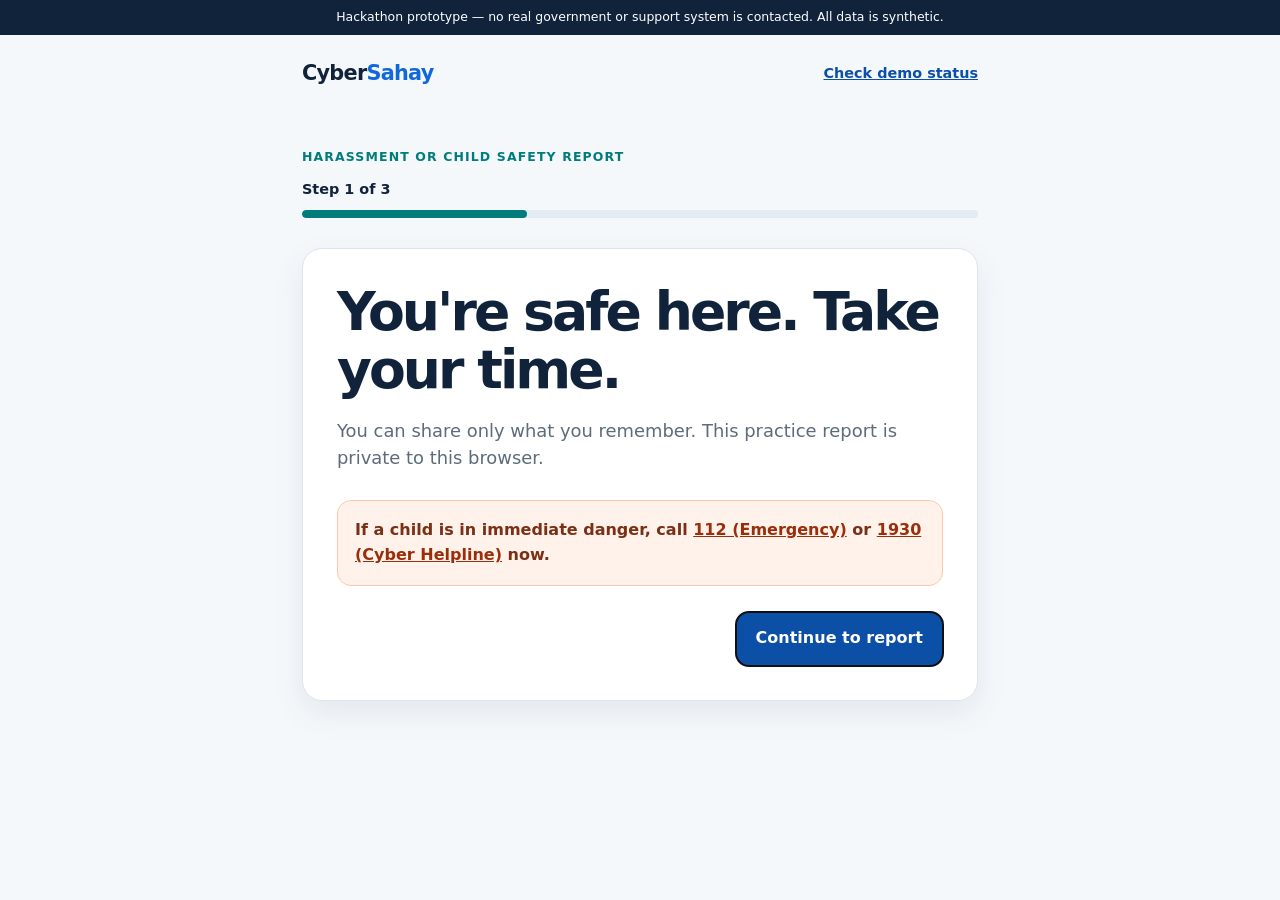
==== report/harassment/index.html @ 9db33206 "Show new complaint types in status tracker" ====
<!doctype html><html lang="en"><head><meta charset="utf-8"><meta name="viewport" content="width=device-width, initial-scale=1"><title>CyberSahay | Report harassment</title><link rel="stylesheet" href="../../style.css"></head><body><div class="prototype-banner">Hackathon prototype — no real government or support system is contacted. All data is synthetic.</div><header class="site-header"><a class="brand" href="../../index.html">Cyber<span>Sahay</span></a><a class="header-link" href="../../status.html">Check demo status</a></header><main data-report-flow="harassment"><p class="eyebrow">Harassment or child safety report</p><div class="progress-label" id="step-count">Step 1 of 3</div><div class="bar" aria-hidden="true"><span id="progress-fill"></span></div><section class="flow-phase card" data-phase><h1>You're safe here. Take your time.</h1><p class="lead">You can share only what you remember. This practice report is private to this browser.</p><aside class="safety-card"><strong>If a child is in immediate danger, call <a href="tel:112">112 (Emergency)</a> or <a href="tel:1930">1930 (Cyber Helpline)</a> now.</strong></aside><div class="form-actions"><span></span><button class="button" type="button" data-next>Continue to report</button></div></section><form id="report-form" class="flow-phase card" data-phase hidden novalidate><section class="form-step"><label for="harassmentKind">What kind of harassment is this?</label><p class="hint">Choose the option that feels closest.</p><select id="harassmentKind" name="harassmentKind" required><option value="">Choose an option</option><option>Online threats</option><option>Harassment/stalking</option><option>Child safety concern</option><option>Other</option></select><div class="form-actions"><button class="button back" type="button" data-back>Back</button><button class="button" type="button" data-next>Next</button></div></section><section class="form-step" hidden><label for="location">Where did this happen?</label><p class="hint">For example, the platform, app, game, or website name.</p><input id="location" name="location" placeholder="Platform or app name" required><div class="form-actions"><button class="button back" type="button" data-back>Back</button><button class="button" type="button" data-next>Next</button></div></section><section class="form-step" hidden><label for="details">Tell us what happened</label><p class="hint">Use your own words. Include what was said or done, if you can.</p><textarea id="details" name="details" required></textarea><div class="form-actions"><button class="button back" type="button" data-back>Back</button><button class="button" type="button" data-next>Continue</button></div></section></form><section class="flow-phase card" data-phase hidden><h1>Verify this report</h1><p class="hint">For this prototype, enter the mock one-time code: <strong>123456</strong>.</p><label for="otp">One-time code</label><input id="otp" inputmode="numeric" autocomplete="one-time-code" maxlength="6" placeholder="123456" required><p class="error" id="otp-error" hidden>Please enter the mock code 123456.</p><div class="form-actions"><button class="button back" type="button" data-back>Back</button><button class="button" type="button" data-submit>Submit mock report</button></div></section></main><script src="../../api/complaints.js"></script><script src="../../script.js"></script></body></html>
---- style.css ----
:root { --ink:#10233b; --muted:#5d6b7b; --canvas:#f5f8fb; --card:#fff; --line:#dce5ef; --blue:#1268d8; --blue-dark:#0b4fa7; --teal:#007d7a; --warning:#bf3c13; --warning-bg:#fff2eb; --success:#097151; --shadow:0 12px 32px rgba(27,54,85,.08); }
* { box-sizing:border-box; }
body { margin:0; color:var(--ink); background:var(--canvas); font:16px/1.55 Inter, ui-sans-serif, system-ui, -apple-system, BlinkMacSystemFont, "Segoe UI", sans-serif; }
a { color:inherit; } button, input, textarea, select { font:inherit; }
.prototype-banner { background:#10233b; color:#fff; text-align:center; padding:9px 18px; font-size:.78rem; line-height:1.35; }
.site-header { max-width:720px; margin:auto; padding:22px 22px 12px; display:flex; justify-content:space-between; align-items:center; }
.brand { font-weight:800; text-decoration:none; letter-spacing:-.035em; font-size:1.3rem; }.brand span { color:var(--blue); }
.header-link { color:var(--blue-dark); font-size:.9rem; font-weight:700; }
main { max-width:720px; margin:0 auto; padding:28px 22px 60px; }
.eyebrow { color:var(--teal); text-transform:uppercase; font-size:.78rem; font-weight:800; letter-spacing:.09em; margin:0 0 12px; }
h1 { font-size:clamp(2rem,7vw,3.35rem); line-height:1.08; letter-spacing:-.055em; margin:0 0 18px; } h2 { letter-spacing:-.035em; line-height:1.16; }
.lead { font-size:1.12rem; color:var(--muted); max-width:570px; margin:0 0 28px; }
.choice-list { display:grid; gap:14px; }.choice { width:100%; text-align:left; background:var(--card); border:1px solid var(--line); border-radius:18px; padding:21px 20px; color:var(--ink); font-size:1.1rem; font-weight:750; box-shadow:var(--shadow); cursor:pointer; transition:.18s; }.choice:hover,.choice:focus-visible { border-color:var(--blue); transform:translateY(-2px); }.choice small { color:var(--muted); font-weight:500; display:block; font-size:.89rem; margin-top:4px; }
.notice { margin-top:18px; background:#eaf5ff; padding:14px 16px; border-radius:12px; color:#25445f; font-size:.92rem; }.hidden { display:none; }
.card { background:var(--card); border:1px solid var(--line); box-shadow:var(--shadow); border-radius:20px; padding:24px; }.button { display:inline-flex; justify-content:center; align-items:center; min-height:54px; padding:12px 20px; border:0; border-radius:13px; text-decoration:none; background:var(--blue); color:#fff; font-weight:800; cursor:pointer; }.button:hover,.button:focus-visible { background:var(--blue-dark); }.button.secondary { background:#e8f1ff; color:var(--blue-dark); }.button.full { width:100%; }.button-row { display:flex; gap:12px; flex-wrap:wrap; margin-top:25px; }
.urgency { background:linear-gradient(155deg,#fff7f1,#fff 58%); }.urgency .card { border-color:#ffc8ae; }.urgent-tag { display:inline-flex; padding:5px 10px; background:var(--warning-bg); color:var(--warning); font-weight:800; font-size:.8rem; border-radius:999px; }.call-button { background:var(--warning); font-size:1.13rem; margin-top:12px; }.call-button:hover,.call-button:focus-visible { background:#97300e; }.golden-hour { color:var(--warning); font-weight:800; }
.progress-label { font-weight:800; font-size:.9rem; margin-bottom:9px; }.bar { height:8px; border-radius:50px; background:#e5ebf2; overflow:hidden; margin-bottom:30px; }.bar span { height:100%; display:block; background:var(--teal); border-radius:inherit; transition:width .2s; }
label { font-weight:750; display:block; font-size:1.35rem; line-height:1.25; margin-bottom:10px; } .hint { color:var(--muted); font-size:.93rem; margin:0 0 18px; } input,textarea,select { width:100%; padding:15px; border:1px solid #b9c7d6; border-radius:12px; color:var(--ink); background:#fff; } input:focus,textarea:focus,select:focus { outline:3px solid #cce4ff; border-color:var(--blue); } textarea { min-height:150px; resize:vertical; }
.form-actions { display:flex; justify-content:space-between; gap:12px; margin-top:26px; }.form-actions .button { min-width:112px; }.back { background:transparent; color:var(--blue-dark); border:1px solid #cbd9e8; }.back:hover { background:#edf5ff; }
.summary { margin:22px 0; padding:0; list-style:none; }.summary li { padding:12px 0; border-bottom:1px solid var(--line); }.summary strong { display:block; font-size:.82rem; text-transform:uppercase; letter-spacing:.06em; color:var(--muted); }.id-box { background:#e9f8f1; color:#075b43; border-radius:14px; padding:18px; font-weight:800; font-size:1.15rem; }.timeline { padding-left:20px; }.timeline li { margin:13px 0; padding-left:7px; }
.status-intro { margin-bottom:24px; }.complaints { display:grid; gap:20px; }.complaint h2 { margin:0; font-size:1.28rem; }.complaint-meta { color:var(--muted); font-size:.9rem; margin:4px 0 20px; }.tracker { display:grid; gap:0; }.stage { position:relative; display:grid; grid-template-columns:30px 1fr; column-gap:12px; padding-bottom:22px; }.stage:last-child { padding-bottom:0; }.stage::before { content:""; position:absolute; left:13px; top:27px; height:calc(100% - 20px); width:3px; background:#dbe3ec; }.stage:last-child::before { display:none; }.dot { height:27px; width:27px; border-radius:50%; display:grid; place-items:center; background:#fff; border:3px solid #b8c4d1; color:transparent; font-size:.8rem; z-index:1; }.stage.done .dot { background:var(--success); border-color:var(--success); color:#fff; }.stage.current .dot { background:#fff; border-color:var(--blue); box-shadow:0 0 0 4px #dcecff; }.stage.current::before,.stage.done::before { background:var(--success); }.stage-title { font-weight:800; }.stage p { color:var(--muted); margin:2px 0 0; font-size:.91rem; }
@media (min-width:620px) { main { padding-top:46px; }.card { padding:34px; }.choice { padding:23px 26px; } }

.safety-card { background:var(--warning-bg); border:1px solid #ffc8ae; border-radius:14px; padding:17px; color:#793015; }.safety-card a { color:#9a2e0a; }.error { color:#a92b0b; font-weight:700; margin:10px 0 0; }
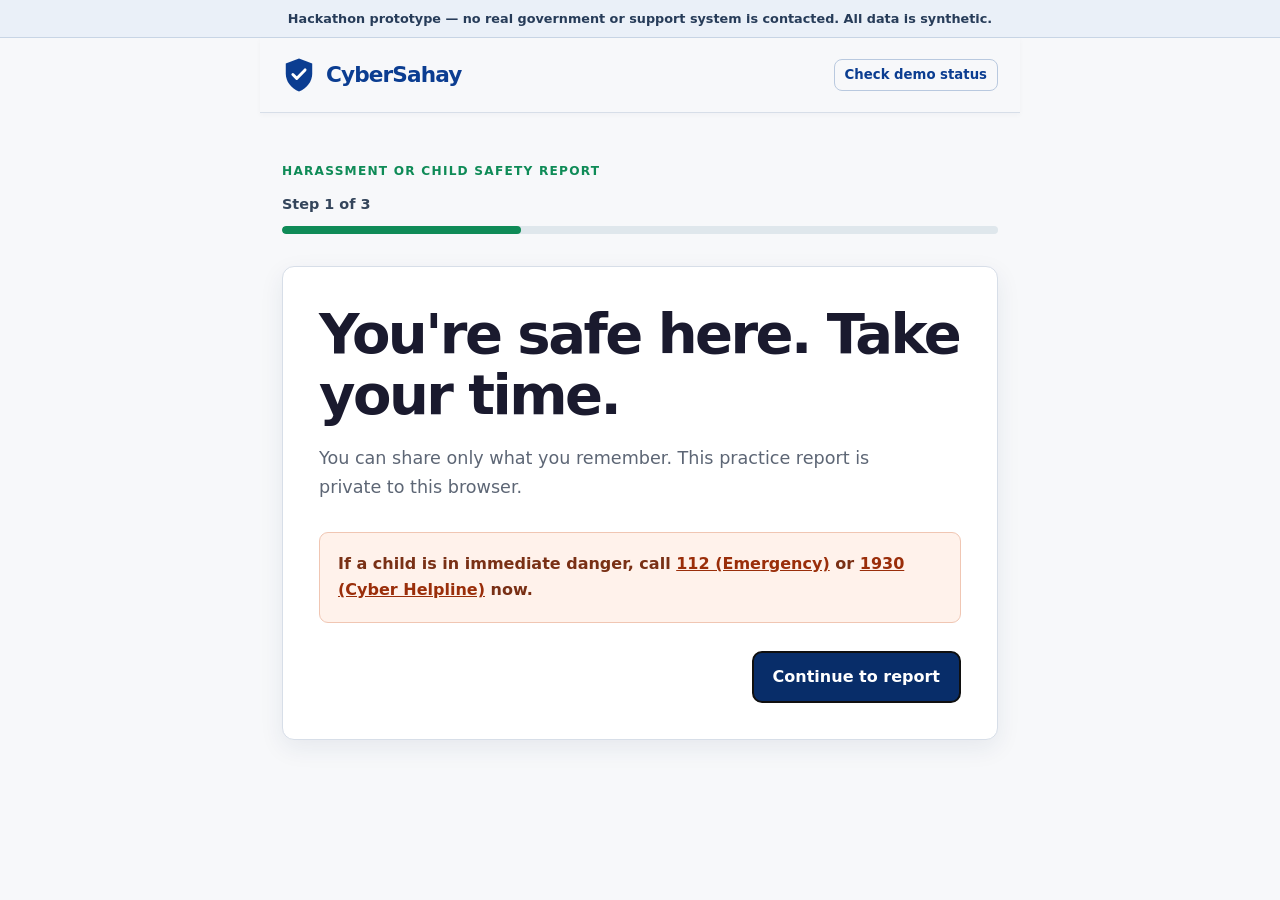
==== commit b610a8ed: "Redesign CyberSahay service interface" ====
--- a/report/harassment/index.html
+++ b/report/harassment/index.html
@@ -1 +1 @@
-<!doctype html><html lang="en"><head><meta charset="utf-8"><meta name="viewport" content="width=device-width, initial-scale=1"><title>CyberSahay | Report harassment</title><link rel="stylesheet" href="../../style.css"></head><body><div class="prototype-banner">Hackathon prototype — no real government or support system is contacted. All data is synthetic.</div><header class="site-header"><a class="brand" href="../../index.html">Cyber<span>Sahay</span></a><a class="header-link" href="../../status.html">Check demo status</a></header><main data-report-flow="harassment"><p class="eyebrow">Harassment or child safety report</p><div class="progress-label" id="step-count">Step 1 of 3</div><div class="bar" aria-hidden="true"><span id="progress-fill"></span></div><section class="flow-phase card" data-phase><h1>You're safe here. Take your time.</h1><p class="lead">You can share only what you remember. This practice report is private to this browser.</p><aside class="safety-card"><strong>If a child is in immediate danger, call <a href="tel:112">112 (Emergency)</a> or <a href="tel:1930">1930 (Cyber Helpline)</a> now.</strong></aside><div class="form-actions"><span></span><button class="button" type="button" data-next>Continue to report</button></div></section><form id="report-form" class="flow-phase card" data-phase hidden novalidate><section class="form-step"><label for="harassmentKind">What kind of harassment is this?</label><p class="hint">Choose the option that feels closest.</p><select id="harassmentKind" name="harassmentKind" required><option value="">Choose an option</option><option>Online threats</option><option>Harassment/stalking</option><option>Child safety concern</option><option>Other</option></select><div class="form-actions"><button class="button back" type="button" data-back>Back</button><button class="button" type="button" data-next>Next</button></div></section><section class="form-step" hidden><label for="location">Where did this happen?</label><p class="hint">For example, the platform, app, game, or website name.</p><input id="location" name="location" placeholder="Platform or app name" required><div class="form-actions"><button class="button back" type="button" data-back>Back</button><button class="button" type="button" data-next>Next</button></div></section><section class="form-step" hidden><label for="details">Tell us what happened</label><p class="hint">Use your own words. Include what was said or done, if you can.</p><textarea id="details" name="details" required></textarea><div class="form-actions"><button class="button back" type="button" data-back>Back</button><button class="button" type="button" data-next>Continue</button></div></section></form><section class="flow-phase card" data-phase hidden><h1>Verify this report</h1><p class="hint">For this prototype, enter the mock one-time code: <strong>123456</strong>.</p><label for="otp">One-time code</label><input id="otp" inputmode="numeric" autocomplete="one-time-code" maxlength="6" placeholder="123456" required><p class="error" id="otp-error" hidden>Please enter the mock code 123456.</p><div class="form-actions"><button class="button back" type="button" data-back>Back</button><button class="button" type="button" data-submit>Submit mock report</button></div></section></main><script src="../../api/complaints.js"></script><script src="../../script.js"></script></body></html>
+<!doctype html><html lang="en"><head><meta charset="utf-8"><meta name="viewport" content="width=device-width, initial-scale=1"><title>CyberSahay | Report harassment</title><link rel="stylesheet" href="../../style.css"></head><body><div class="prototype-banner">Hackathon prototype — no real government or support system is contacted. All data is synthetic.</div><header class="site-header"><a class="brand" href="../../index.html" aria-label="CyberSahay home"><svg class="brand-mark" viewBox="0 0 36 40" aria-hidden="true" focusable="false"><path d="M18 2.5 32 7.8v10.6c0 8.4-5.7 15.9-14 19.1-8.3-3.2-14-10.7-14-19.1V7.8L18 2.5Z" fill="currentColor"/><path d="m11.5 19.5 4.1 4.1 8.8-9" fill="none" stroke="#fff" stroke-linecap="round" stroke-linejoin="round" stroke-width="3.1"/></svg><span class="brand-name">CyberSahay</span></a><a class="header-link" href="../../status.html">Check demo status</a></header><main data-report-flow="harassment"><p class="eyebrow">Harassment or child safety report</p><div class="progress-label" id="step-count">Step 1 of 3</div><div class="bar" aria-hidden="true"><span id="progress-fill"></span></div><section class="flow-phase card" data-phase><h1>You're safe here. Take your time.</h1><p class="lead">You can share only what you remember. This practice report is private to this browser.</p><aside class="safety-card"><strong>If a child is in immediate danger, call <a href="tel:112">112 (Emergency)</a> or <a href="tel:1930">1930 (Cyber Helpline)</a> now.</strong></aside><div class="form-actions"><span></span><button class="button" type="button" data-next>Continue to report</button></div></section><form id="report-form" class="flow-phase card" data-phase hidden novalidate><section class="form-step"><label for="harassmentKind">What kind of harassment is this?</label><p class="hint">Choose the option that feels closest.</p><select id="harassmentKind" name="harassmentKind" required><option value="">Choose an option</option><option>Online threats</option><option>Harassment/stalking</option><option>Child safety concern</option><option>Other</option></select><div class="form-actions"><button class="button back" type="button" data-back>Back</button><button class="button" type="button" data-next>Next</button></div></section><section class="form-step" hidden><label for="location">Where did this happen?</label><p class="hint">For example, the platform, app, game, or website name.</p><input id="location" name="location" placeholder="Platform or app name" required><div class="form-actions"><button class="button back" type="button" data-back>Back</button><button class="button" type="button" data-next>Next</button></div></section><section class="form-step" hidden><label for="details">Tell us what happened</label><p class="hint">Use your own words. Include what was said or done, if you can.</p><textarea id="details" name="details" required></textarea><div class="form-actions"><button class="button back" type="button" data-back>Back</button><button class="button" type="button" data-next>Continue</button></div></section></form><section class="flow-phase card" data-phase hidden><h1>Verify this report</h1><p class="hint">For this prototype, enter the mock one-time code: <strong>123456</strong>.</p><label for="otp">One-time code</label><input id="otp" inputmode="numeric" autocomplete="one-time-code" maxlength="6" placeholder="123456" required><p class="error" id="otp-error" hidden>Please enter the mock code 123456.</p><div class="form-actions"><button class="button back" type="button" data-back>Back</button><button class="button" type="button" data-submit>Submit mock report</button></div></section></main><script src="../../complaints-store.js"></script><script src="../../script.js"></script></body></html>
--- a/style.css
+++ b/style.css
@@ -1,24 +1,138 @@
-:root { --ink:#10233b; --muted:#5d6b7b; --canvas:#f5f8fb; --card:#fff; --line:#dce5ef; --blue:#1268d8; --blue-dark:#0b4fa7; --teal:#007d7a; --warning:#bf3c13; --warning-bg:#fff2eb; --success:#097151; --shadow:0 12px 32px rgba(27,54,85,.08); }
-* { box-sizing:border-box; }
-body { margin:0; color:var(--ink); background:var(--canvas); font:16px/1.55 Inter, ui-sans-serif, system-ui, -apple-system, BlinkMacSystemFont, "Segoe UI", sans-serif; }
-a { color:inherit; } button, input, textarea, select { font:inherit; }
-.prototype-banner { background:#10233b; color:#fff; text-align:center; padding:9px 18px; font-size:.78rem; line-height:1.35; }
-.site-header { max-width:720px; margin:auto; padding:22px 22px 12px; display:flex; justify-content:space-between; align-items:center; }
-.brand { font-weight:800; text-decoration:none; letter-spacing:-.035em; font-size:1.3rem; }.brand span { color:var(--blue); }
-.header-link { color:var(--blue-dark); font-size:.9rem; font-weight:700; }
-main { max-width:720px; margin:0 auto; padding:28px 22px 60px; }
-.eyebrow { color:var(--teal); text-transform:uppercase; font-size:.78rem; font-weight:800; letter-spacing:.09em; margin:0 0 12px; }
-h1 { font-size:clamp(2rem,7vw,3.35rem); line-height:1.08; letter-spacing:-.055em; margin:0 0 18px; } h2 { letter-spacing:-.035em; line-height:1.16; }
-.lead { font-size:1.12rem; color:var(--muted); max-width:570px; margin:0 0 28px; }
-.choice-list { display:grid; gap:14px; }.choice { width:100%; text-align:left; background:var(--card); border:1px solid var(--line); border-radius:18px; padding:21px 20px; color:var(--ink); font-size:1.1rem; font-weight:750; box-shadow:var(--shadow); cursor:pointer; transition:.18s; }.choice:hover,.choice:focus-visible { border-color:var(--blue); transform:translateY(-2px); }.choice small { color:var(--muted); font-weight:500; display:block; font-size:.89rem; margin-top:4px; }
-.notice { margin-top:18px; background:#eaf5ff; padding:14px 16px; border-radius:12px; color:#25445f; font-size:.92rem; }.hidden { display:none; }
-.card { background:var(--card); border:1px solid var(--line); box-shadow:var(--shadow); border-radius:20px; padding:24px; }.button { display:inline-flex; justify-content:center; align-items:center; min-height:54px; padding:12px 20px; border:0; border-radius:13px; text-decoration:none; background:var(--blue); color:#fff; font-weight:800; cursor:pointer; }.button:hover,.button:focus-visible { background:var(--blue-dark); }.button.secondary { background:#e8f1ff; color:var(--blue-dark); }.button.full { width:100%; }.button-row { display:flex; gap:12px; flex-wrap:wrap; margin-top:25px; }
-.urgency { background:linear-gradient(155deg,#fff7f1,#fff 58%); }.urgency .card { border-color:#ffc8ae; }.urgent-tag { display:inline-flex; padding:5px 10px; background:var(--warning-bg); color:var(--warning); font-weight:800; font-size:.8rem; border-radius:999px; }.call-button { background:var(--warning); font-size:1.13rem; margin-top:12px; }.call-button:hover,.call-button:focus-visible { background:#97300e; }.golden-hour { color:var(--warning); font-weight:800; }
-.progress-label { font-weight:800; font-size:.9rem; margin-bottom:9px; }.bar { height:8px; border-radius:50px; background:#e5ebf2; overflow:hidden; margin-bottom:30px; }.bar span { height:100%; display:block; background:var(--teal); border-radius:inherit; transition:width .2s; }
-label { font-weight:750; display:block; font-size:1.35rem; line-height:1.25; margin-bottom:10px; } .hint { color:var(--muted); font-size:.93rem; margin:0 0 18px; } input,textarea,select { width:100%; padding:15px; border:1px solid #b9c7d6; border-radius:12px; color:var(--ink); background:#fff; } input:focus,textarea:focus,select:focus { outline:3px solid #cce4ff; border-color:var(--blue); } textarea { min-height:150px; resize:vertical; }
-.form-actions { display:flex; justify-content:space-between; gap:12px; margin-top:26px; }.form-actions .button { min-width:112px; }.back { background:transparent; color:var(--blue-dark); border:1px solid #cbd9e8; }.back:hover { background:#edf5ff; }
-.summary { margin:22px 0; padding:0; list-style:none; }.summary li { padding:12px 0; border-bottom:1px solid var(--line); }.summary strong { display:block; font-size:.82rem; text-transform:uppercase; letter-spacing:.06em; color:var(--muted); }.id-box { background:#e9f8f1; color:#075b43; border-radius:14px; padding:18px; font-weight:800; font-size:1.15rem; }.timeline { padding-left:20px; }.timeline li { margin:13px 0; padding-left:7px; }
-.status-intro { margin-bottom:24px; }.complaints { display:grid; gap:20px; }.complaint h2 { margin:0; font-size:1.28rem; }.complaint-meta { color:var(--muted); font-size:.9rem; margin:4px 0 20px; }.tracker { display:grid; gap:0; }.stage { position:relative; display:grid; grid-template-columns:30px 1fr; column-gap:12px; padding-bottom:22px; }.stage:last-child { padding-bottom:0; }.stage::before { content:""; position:absolute; left:13px; top:27px; height:calc(100% - 20px); width:3px; background:#dbe3ec; }.stage:last-child::before { display:none; }.dot { height:27px; width:27px; border-radius:50%; display:grid; place-items:center; background:#fff; border:3px solid #b8c4d1; color:transparent; font-size:.8rem; z-index:1; }.stage.done .dot { background:var(--success); border-color:var(--success); color:#fff; }.stage.current .dot { background:#fff; border-color:var(--blue); box-shadow:0 0 0 4px #dcecff; }.stage.current::before,.stage.done::before { background:var(--success); }.stage-title { font-weight:800; }.stage p { color:var(--muted); margin:2px 0 0; font-size:.91rem; }
-@media (min-width:620px) { main { padding-top:46px; }.card { padding:34px; }.choice { padding:23px 26px; } }
+:root {
+  --navy: #0b3d91;
+  --navy-dark: #082d69;
+  --teal: #0f8b57;
+  --teal-dark: #0b7046;
+  --ink: #1a1a2e;
+  --muted: #5d6675;
+  --canvas: #f7f8fa;
+  --card: #ffffff;
+  --line: #d7dee8;
+  --notice-bg: #edf3fc;
+  --warning: #bf3c13;
+  --warning-bg: #fff2eb;
+  --success: #0f8b57;
+  --shadow: 0 8px 24px rgba(20, 45, 84, .08);
+}
 
-.safety-card { background:var(--warning-bg); border:1px solid #ffc8ae; border-radius:14px; padding:17px; color:#793015; }.safety-card a { color:#9a2e0a; }.error { color:#a92b0b; font-weight:700; margin:10px 0 0; }
+* { box-sizing: border-box; }
+body {
+  margin: 0;
+  color: var(--ink);
+  background: var(--canvas);
+  font: 16px/1.65 system-ui, -apple-system, "Segoe UI", Roboto, sans-serif;
+}
+a { color: inherit; }
+button, input, textarea, select { font: inherit; }
+
+.prototype-banner {
+  display: flex;
+  justify-content: center;
+  align-items: center;
+  min-height: 38px;
+  padding: 9px 18px;
+  background: #eaf0f8;
+  border-bottom: 1px solid #c8d5e5;
+  color: #273c59;
+  text-align: center;
+  font-size: .8rem;
+  font-weight: 650;
+  line-height: 1.4;
+}
+.site-header {
+  display: flex;
+  justify-content: space-between;
+  align-items: center;
+  max-width: 760px;
+  margin: auto;
+  padding: 18px 22px;
+  border-bottom: 1px solid var(--line);
+  box-shadow: 0 2px 5px rgba(16, 35, 59, .03);
+}
+.brand {
+  display: inline-flex;
+  align-items: center;
+  gap: 10px;
+  color: var(--navy);
+  font-size: 1.35rem;
+  font-weight: 800;
+  letter-spacing: -.04em;
+  text-decoration: none;
+}
+.brand-mark { width: 34px; height: 38px; flex: 0 0 auto; }
+.brand-name { white-space: nowrap; }
+.header-link {
+  color: var(--navy);
+  border: 1px solid #b9c9df;
+  border-radius: 8px;
+  padding: 7px 10px;
+  font-size: .83rem;
+  font-weight: 750;
+  line-height: 1.25;
+  text-decoration: none;
+}
+.header-link:hover, .header-link:focus-visible { background: var(--notice-bg); border-color: var(--navy); }
+
+main { max-width: 760px; margin: 0 auto; padding: 38px 22px 68px; }
+.eyebrow { color: var(--teal); text-transform: uppercase; font-size: .76rem; font-weight: 800; letter-spacing: .1em; margin: 0 0 12px; }
+h1 { font-size: clamp(2.15rem, 7vw, 3.5rem); line-height: 1.1; letter-spacing: -.045em; margin: 0 0 18px; font-weight: 800; }
+h2 { line-height: 1.2; letter-spacing: -.025em; font-weight: 800; }
+.lead { font-size: 1.1rem; color: var(--muted); max-width: 590px; margin: 0 0 30px; }
+.choice-list { display: grid; gap: 16px; }
+.choice {
+  width: 100%;
+  padding: 24px;
+  background: var(--card);
+  border: 1px solid var(--line);
+  border-radius: 10px;
+  color: var(--ink);
+  box-shadow: var(--shadow);
+  cursor: pointer;
+  font-size: 1.08rem;
+  font-weight: 750;
+  text-align: left;
+  text-decoration: none;
+  transition: border-color .18s ease, box-shadow .18s ease, transform .18s ease;
+}
+.choice:hover, .choice:focus-visible { border-color: var(--navy); box-shadow: 0 10px 28px rgba(20, 45, 84, .13); transform: translateY(-2px); }
+.choice small { display: block; color: var(--muted); font-size: .9rem; font-weight: 500; margin-top: 5px; }
+.notice { margin-top: 20px; padding: 15px 17px; border: 1px solid #cbd8ea; border-radius: 8px; background: var(--notice-bg); color: #294564; font-size: .92rem; }
+.hidden { display: none; }
+.card { padding: 28px; background: var(--card); border: 1px solid var(--line); border-radius: 12px; box-shadow: var(--shadow); }
+.button { display: inline-flex; align-items: center; justify-content: center; min-height: 50px; padding: 12px 20px; border: 1px solid var(--navy); border-radius: 9px; background: var(--navy); color: #fff; cursor: pointer; font-weight: 800; text-decoration: none; transition: background .18s ease, border-color .18s ease; }
+.button:hover, .button:focus-visible { background: var(--navy-dark); border-color: var(--navy-dark); }
+.button.secondary { background: #e9f2ed; border-color: #c6dfd1; color: var(--teal-dark); }
+.button.secondary:hover, .button.secondary:focus-visible { background: #dcefe4; border-color: var(--teal); }
+.button.full { width: 100%; }
+.button-row { display: flex; flex-wrap: wrap; gap: 12px; margin-top: 28px; }
+
+.urgency { background: linear-gradient(155deg, #fff6f0, var(--canvas) 62%); }
+.urgency .card { border-color: #f0c6b3; }
+.urgent-tag { display: inline-flex; padding: 5px 10px; border-radius: 8px; background: var(--warning-bg); color: var(--warning); font-size: .8rem; font-weight: 800; }
+.call-button { margin-top: 12px; background: var(--warning); border-color: var(--warning); font-size: 1.13rem; }
+.call-button:hover, .call-button:focus-visible { background: #97300e; border-color: #97300e; }
+.golden-hour { color: var(--warning); font-weight: 800; }
+
+.progress-label { margin-bottom: 9px; color: #34455b; font-size: .9rem; font-weight: 800; }
+.bar { height: 8px; margin-bottom: 32px; overflow: hidden; border-radius: 8px; background: #dfe7ec; }
+.bar span { display: block; height: 100%; border-radius: inherit; background: var(--teal); transition: width .2s; }
+label { display: block; margin-bottom: 10px; font-size: 1.3rem; font-weight: 800; line-height: 1.3; }
+.hint { margin: 0 0 18px; color: var(--muted); font-size: .93rem; }
+input, textarea, select { width: 100%; padding: 14px 15px; border: 1px solid #aebdce; border-radius: 8px; background: #fff; color: var(--ink); }
+input:focus, textarea:focus, select:focus { outline: 3px solid #cbdcf5; border-color: var(--navy); }
+textarea { min-height: 150px; resize: vertical; }
+.form-actions { display: flex; justify-content: space-between; gap: 12px; margin-top: 28px; }
+.form-actions .button { min-width: 112px; }
+.back { border-color: #b9c9df; background: transparent; color: var(--navy); }
+.back:hover, .back:focus-visible { border-color: var(--navy); background: var(--notice-bg); color: var(--navy-dark); }
+.summary { margin: 24px 0; padding: 0; list-style: none; }
+.summary li { padding: 13px 0; border-bottom: 1px solid var(--line); }
+.summary strong { display: block; color: var(--muted); font-size: .82rem; letter-spacing: .06em; text-transform: uppercase; }
+.id-box { padding: 19px; border: 1px solid #bedcc9; border-radius: 10px; background: #e9f6ee; color: #075b43; font-size: 1.15rem; font-weight: 800; }
+.timeline { padding-left: 22px; }.timeline li { margin: 14px 0; padding-left: 7px; }
+.status-intro { margin-bottom: 26px; }.complaints { display: grid; gap: 22px; }.complaint h2 { margin: 0; font-size: 1.28rem; }.complaint-meta { margin: 4px 0 20px; color: var(--muted); font-size: .9rem; }
+.tracker { display: grid; gap: 0; }.stage { position: relative; display: grid; grid-template-columns: 30px 1fr; column-gap: 12px; padding-bottom: 23px; }.stage:last-child { padding-bottom: 0; }.stage::before { position: absolute; top: 27px; left: 13px; width: 3px; height: calc(100% - 20px); background: #dbe3ec; content: ""; }.stage:last-child::before { display: none; }.dot { display: grid; width: 27px; height: 27px; place-items: center; z-index: 1; border: 3px solid #b8c4d1; border-radius: 50%; background: #fff; color: transparent; font-size: .8rem; }.stage.done .dot { border-color: var(--success); background: var(--success); color: #fff; }.stage.current .dot { border-color: var(--navy); background: #fff; box-shadow: 0 0 0 4px #dbe8fa; }.stage.current::before, .stage.done::before { background: var(--success); }.stage-title { font-weight: 800; }.stage p { margin: 2px 0 0; color: var(--muted); font-size: .91rem; }
+.safety-card { padding: 18px; border: 1px solid #f0c6b3; border-radius: 9px; background: var(--warning-bg); color: #793015; }.safety-card a { color: #9a2e0a; }.error { margin: 10px 0 0; color: #a92b0b; font-weight: 700; }
+
+@media (min-width: 620px) { main { padding-top: 48px; }.card { padding: 36px; }.choice { padding: 25px 28px; } }
+@media (max-width: 430px) { .site-header { padding: 16px; }.site-header::after { top: 73px; }.brand { gap: 8px; font-size: 1.2rem; }.brand-mark { width: 30px; height: 34px; }.header-link { padding: 6px 8px; font-size: .75rem; } main { padding-right: 16px; padding-left: 16px; } }
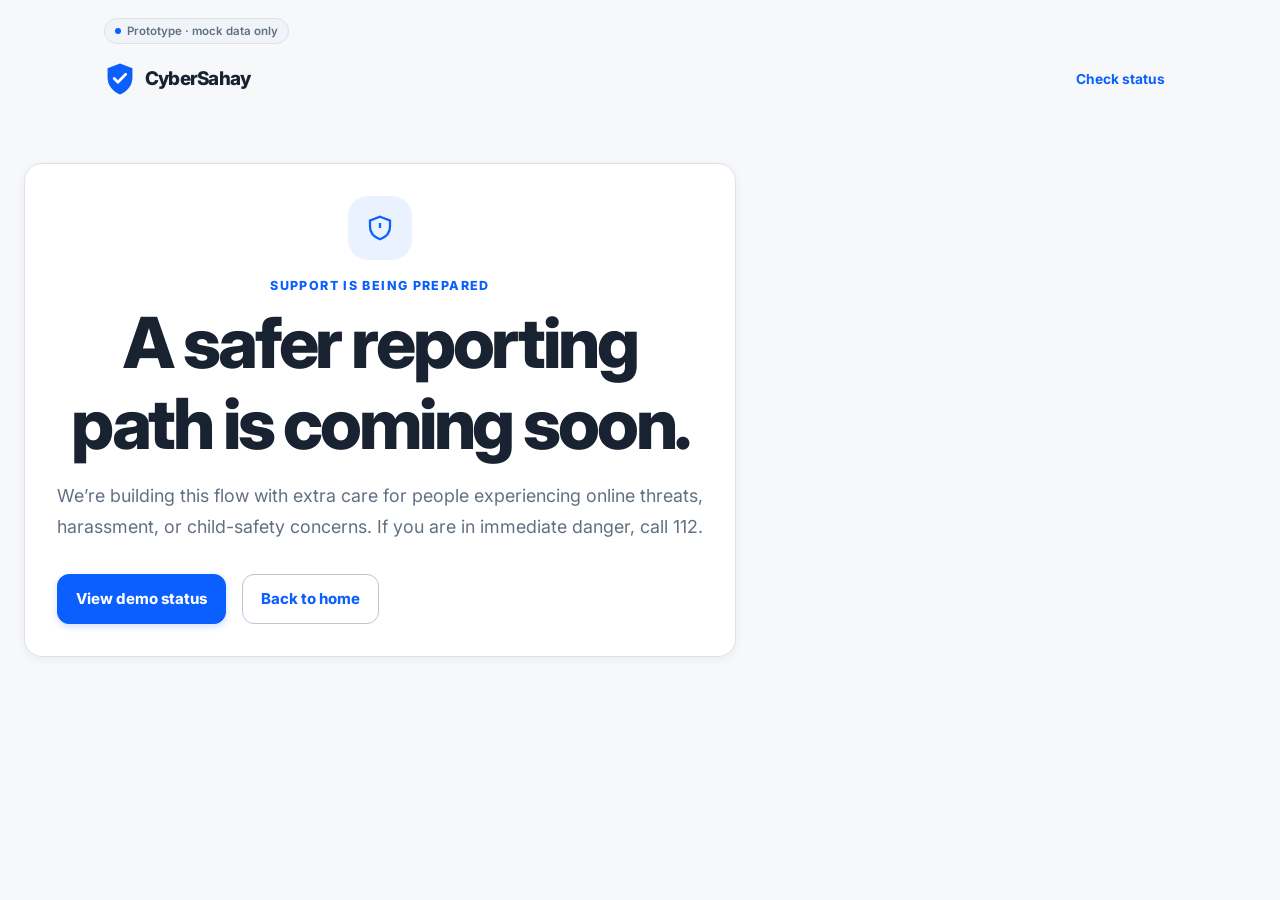
==== commit 0a8704c5: "Redesign CyberSahay prototype interface" ====
--- a/report/harassment/index.html
+++ b/report/harassment/index.html
@@ -1 +1,3 @@
-<!doctype html><html lang="en"><head><meta charset="utf-8"><meta name="viewport" content="width=device-width, initial-scale=1"><title>CyberSahay | Report harassment</title><link rel="stylesheet" href="../../style.css"></head><body><div class="prototype-banner">Hackathon prototype — no real government or support system is contacted. All data is synthetic.</div><header class="site-header"><a class="brand" href="../../index.html" aria-label="CyberSahay home"><svg class="brand-mark" viewBox="0 0 36 40" aria-hidden="true" focusable="false"><path d="M18 2.5 32 7.8v10.6c0 8.4-5.7 15.9-14 19.1-8.3-3.2-14-10.7-14-19.1V7.8L18 2.5Z" fill="currentColor"/><path d="m11.5 19.5 4.1 4.1 8.8-9" fill="none" stroke="#fff" stroke-linecap="round" stroke-linejoin="round" stroke-width="3.1"/></svg><span class="brand-name">CyberSahay</span></a><a class="header-link" href="../../status.html">Check demo status</a></header><main data-report-flow="harassment"><p class="eyebrow">Harassment or child safety report</p><div class="progress-label" id="step-count">Step 1 of 3</div><div class="bar" aria-hidden="true"><span id="progress-fill"></span></div><section class="flow-phase card" data-phase><h1>You're safe here. Take your time.</h1><p class="lead">You can share only what you remember. This practice report is private to this browser.</p><aside class="safety-card"><strong>If a child is in immediate danger, call <a href="tel:112">112 (Emergency)</a> or <a href="tel:1930">1930 (Cyber Helpline)</a> now.</strong></aside><div class="form-actions"><span></span><button class="button" type="button" data-next>Continue to report</button></div></section><form id="report-form" class="flow-phase card" data-phase hidden novalidate><section class="form-step"><label for="harassmentKind">What kind of harassment is this?</label><p class="hint">Choose the option that feels closest.</p><select id="harassmentKind" name="harassmentKind" required><option value="">Choose an option</option><option>Online threats</option><option>Harassment/stalking</option><option>Child safety concern</option><option>Other</option></select><div class="form-actions"><button class="button back" type="button" data-back>Back</button><button class="button" type="button" data-next>Next</button></div></section><section class="form-step" hidden><label for="location">Where did this happen?</label><p class="hint">For example, the platform, app, game, or website name.</p><input id="location" name="location" placeholder="Platform or app name" required><div class="form-actions"><button class="button back" type="button" data-back>Back</button><button class="button" type="button" data-next>Next</button></div></section><section class="form-step" hidden><label for="details">Tell us what happened</label><p class="hint">Use your own words. Include what was said or done, if you can.</p><textarea id="details" name="details" required></textarea><div class="form-actions"><button class="button back" type="button" data-back>Back</button><button class="button" type="button" data-next>Continue</button></div></section></form><section class="flow-phase card" data-phase hidden><h1>Verify this report</h1><p class="hint">For this prototype, enter the mock one-time code: <strong>123456</strong>.</p><label for="otp">One-time code</label><input id="otp" inputmode="numeric" autocomplete="one-time-code" maxlength="6" placeholder="123456" required><p class="error" id="otp-error" hidden>Please enter the mock code 123456.</p><div class="form-actions"><button class="button back" type="button" data-back>Back</button><button class="button" type="button" data-submit>Submit mock report</button></div></section></main><script src="../../complaints-store.js"></script><script src="../../script.js"></script></body></html>
+<!doctype html>
+<html lang="en"><head><meta charset="utf-8"><meta name="viewport" content="width=device-width, initial-scale=1"><title>CyberSahay | Harassment reporting</title><link rel="stylesheet" href="../../style.css"></head>
+<body><div class="page-shell"><div class="topbar"><span class="prototype-badge">Prototype · mock data only</span></div><header class="site-header"><a class="brand" href="../../index.html" aria-label="CyberSahay home"><svg class="brand-mark" viewBox="0 0 36 40" aria-hidden="true"><path d="M18 2.5 32 7.8v10.6c0 8.4-5.7 15.9-14 19.1-8.3-3.2-14-10.7-14-19.1V7.8L18 2.5Z" fill="currentColor"/><path d="m11.5 19.5 4.1 4.1 8.8-9" fill="none" stroke="#fff" stroke-linecap="round" stroke-linejoin="round" stroke-width="3.1"/></svg><span>CyberSahay</span></a><a class="header-link" href="../../status.html">Check status</a></header><main class="content-narrow"><article class="card coming-soon"><div class="coming-soon-icon"><svg viewBox="0 0 24 24" fill="none" stroke="currentColor" stroke-width="1.8" aria-hidden="true"><path d="M12 3 20 6v5c0 5-3.4 8.3-8 10-4.6-1.7-8-5-8-10V6l8-3Z"/><path d="M12 8v4M12 16h.01"/></svg></div><p class="eyebrow">Support is being prepared</p><h1>A safer reporting path is coming soon.</h1><p class="lead">We’re building this flow with extra care for people experiencing online threats, harassment, or child-safety concerns. If you are in immediate danger, call 112.</p><div class="button-row"><a class="button" href="../../status.html">View demo status</a><a class="button back" href="../../index.html">Back to home</a></div></article></main></div></body></html>
--- a/style.css
+++ b/style.css
@@ -1,138 +1,76 @@
+@import url('https://fonts.googleapis.com/css2?family=Inter:wght@400;500;600;700;800&display=swap');
+
 :root {
-  --navy: #0b3d91;
-  --navy-dark: #082d69;
-  --teal: #0f8b57;
-  --teal-dark: #0b7046;
-  --ink: #1a1a2e;
-  --muted: #5d6675;
+  --primary: #0b5fff;
+  --primary-dark: #084bc9;
+  --primary-soft: #eaf1ff;
+  --accent: #dc2626;
+  --accent-dark: #b91c1c;
+  --accent-soft: #fff1f1;
+  --success: #16835d;
+  --success-soft: #eaf8f1;
   --canvas: #f7f8fa;
-  --card: #ffffff;
-  --line: #d7dee8;
-  --notice-bg: #edf3fc;
-  --warning: #bf3c13;
-  --warning-bg: #fff2eb;
-  --success: #0f8b57;
-  --shadow: 0 8px 24px rgba(20, 45, 84, .08);
+  --surface: #ffffff;
+  --ink: #182230;
+  --muted: #627083;
+  --line: #dbe2ea;
+  --line-strong: #b9c5d3;
+  --space-1: 8px; --space-2: 16px; --space-3: 24px; --space-4: 32px; --space-5: 48px;
+  --radius-sm: 12px; --radius: 18px; --radius-lg: 24px;
+  --shadow-sm: 0 2px 8px rgba(24, 34, 48, .06);
+  --shadow: 0 12px 30px rgba(24, 34, 48, .09);
+  --transition: 200ms ease;
 }
 
 * { box-sizing: border-box; }
-body {
-  margin: 0;
-  color: var(--ink);
-  background: var(--canvas);
-  font: 16px/1.65 system-ui, -apple-system, "Segoe UI", Roboto, sans-serif;
-}
-a { color: inherit; }
-button, input, textarea, select { font: inherit; }
+html { background: var(--canvas); }
+body { margin: 0; color: var(--ink); background: var(--canvas); font: 400 16px/1.6 Inter, Arial, sans-serif; }
+a { color: inherit; } button, input, textarea, select { font: inherit; }
+button, a { -webkit-tap-highlight-color: transparent; }
 
-.prototype-banner {
-  display: flex;
-  justify-content: center;
-  align-items: center;
-  min-height: 38px;
-  padding: 9px 18px;
-  background: #eaf0f8;
-  border-bottom: 1px solid #c8d5e5;
-  color: #273c59;
-  text-align: center;
-  font-size: .8rem;
-  font-weight: 650;
-  line-height: 1.4;
-}
-.site-header {
-  display: flex;
-  justify-content: space-between;
-  align-items: center;
-  max-width: 760px;
-  margin: auto;
-  padding: 18px 22px;
-  border-bottom: 1px solid var(--line);
-  box-shadow: 0 2px 5px rgba(16, 35, 59, .03);
-}
-.brand {
-  display: inline-flex;
-  align-items: center;
-  gap: 10px;
-  color: var(--navy);
-  font-size: 1.35rem;
-  font-weight: 800;
-  letter-spacing: -.04em;
-  text-decoration: none;
-}
-.brand-mark { width: 34px; height: 38px; flex: 0 0 auto; }
-.brand-name { white-space: nowrap; }
-.header-link {
-  color: var(--navy);
-  border: 1px solid #b9c9df;
-  border-radius: 8px;
-  padding: 7px 10px;
-  font-size: .83rem;
-  font-weight: 750;
-  line-height: 1.25;
-  text-decoration: none;
-}
-.header-link:hover, .header-link:focus-visible { background: var(--notice-bg); border-color: var(--navy); }
+.page-shell { min-height: 100vh; }
+.topbar { max-width: 1120px; margin: 0 auto; padding: var(--space-2) var(--space-2) 0; }
+.prototype-badge { display: inline-flex; align-items: center; gap: 6px; padding: 5px 10px; border: 1px solid var(--line); border-radius: 999px; background: #f0f3f7; color: var(--muted); font-size: .72rem; font-weight: 600; line-height: 1.3; }
+.prototype-badge::before { width: 6px; height: 6px; border-radius: 50%; background: var(--primary); content: ""; }
+.site-header { display: flex; align-items: center; justify-content: space-between; max-width: 1120px; margin: 0 auto; padding: var(--space-2); }
+.brand { display: inline-flex; align-items: center; gap: 9px; color: var(--ink); font-size: 1.18rem; font-weight: 800; letter-spacing: -.04em; text-decoration: none; }
+.brand-mark { width: 32px; height: 36px; color: var(--primary); }
+.header-link { padding: 8px 11px; border-radius: 9px; color: var(--primary); font-size: .78rem; font-weight: 700; text-decoration: none; transition: background var(--transition), color var(--transition); }
+.header-link:hover, .header-link:focus-visible { background: var(--primary-soft); color: var(--primary-dark); }
 
-main { max-width: 760px; margin: 0 auto; padding: 38px 22px 68px; }
-.eyebrow { color: var(--teal); text-transform: uppercase; font-size: .76rem; font-weight: 800; letter-spacing: .1em; margin: 0 0 12px; }
-h1 { font-size: clamp(2.15rem, 7vw, 3.5rem); line-height: 1.1; letter-spacing: -.045em; margin: 0 0 18px; font-weight: 800; }
-h2 { line-height: 1.2; letter-spacing: -.025em; font-weight: 800; }
-.lead { font-size: 1.1rem; color: var(--muted); max-width: 590px; margin: 0 0 30px; }
-.choice-list { display: grid; gap: 16px; }
-.choice {
-  width: 100%;
-  padding: 24px;
-  background: var(--card);
-  border: 1px solid var(--line);
-  border-radius: 10px;
-  color: var(--ink);
-  box-shadow: var(--shadow);
-  cursor: pointer;
-  font-size: 1.08rem;
-  font-weight: 750;
-  text-align: left;
-  text-decoration: none;
-  transition: border-color .18s ease, box-shadow .18s ease, transform .18s ease;
-}
-.choice:hover, .choice:focus-visible { border-color: var(--navy); box-shadow: 0 10px 28px rgba(20, 45, 84, .13); transform: translateY(-2px); }
-.choice small { display: block; color: var(--muted); font-size: .9rem; font-weight: 500; margin-top: 5px; }
-.notice { margin-top: 20px; padding: 15px 17px; border: 1px solid #cbd8ea; border-radius: 8px; background: var(--notice-bg); color: #294564; font-size: .92rem; }
+main { width: min(100%, 1120px); margin: 0 auto; padding: var(--space-4) var(--space-2) var(--space-5); }
+.content-narrow { max-width: 760px; }
+.eyebrow { margin: 0 0 var(--space-1); color: var(--primary); font-size: .78rem; font-weight: 800; letter-spacing: .11em; text-transform: uppercase; }
+h1, h2, h3 { color: var(--ink); line-height: 1.15; letter-spacing: -.045em; }
+h1 { max-width: 760px; margin: 0 0 var(--space-2); font-size: clamp(2.35rem, 9vw, 4.4rem); font-weight: 800; }
+h2 { margin: 0 0 var(--space-2); font-size: clamp(1.35rem, 4vw, 1.7rem); font-weight: 750; }
+.lead { max-width: 680px; margin: 0 0 var(--space-4); color: var(--muted); font-size: clamp(1rem, 2vw, 1.12rem); line-height: 1.7; }
+.hero { padding: var(--space-3) 0 var(--space-2); }
+.card { padding: var(--space-3); border: 1px solid var(--line); border-radius: var(--radius); background: var(--surface); box-shadow: var(--shadow-sm); }
+
+.choice-list { display: grid; gap: var(--space-2); }
+.choice { display: grid; grid-template-columns: 48px 1fr 20px; gap: var(--space-2); align-items: center; padding: var(--space-2); border: 1px solid var(--line); border-radius: var(--radius); background: var(--surface); box-shadow: var(--shadow-sm); color: var(--ink); text-decoration: none; transition: transform var(--transition), box-shadow var(--transition), border-color var(--transition); }
+.choice:hover, .choice:focus-visible { border-color: var(--primary); box-shadow: var(--shadow); transform: translateY(-3px); }
+.choice-icon { display: grid; width: 48px; height: 48px; place-items: center; border-radius: 14px; background: var(--primary-soft); color: var(--primary); }
+.choice-icon svg, .button svg, .urgency-icon svg { width: 24px; height: 24px; }
+.choice-title { display: block; font-size: 1rem; font-weight: 750; line-height: 1.35; }
+.choice small { display: block; margin-top: 3px; color: var(--muted); font-size: .82rem; font-weight: 400; line-height: 1.5; }
+.choice-arrow { color: var(--primary); font-size: 1.4rem; font-weight: 500; }
+.notice { margin-top: var(--space-3); padding: var(--space-2); border: 1px solid #cbdcf8; border-radius: var(--radius-sm); background: var(--primary-soft); color: #244b90; font-size: .9rem; }
 .hidden { display: none; }
-.card { padding: 28px; background: var(--card); border: 1px solid var(--line); border-radius: 12px; box-shadow: var(--shadow); }
-.button { display: inline-flex; align-items: center; justify-content: center; min-height: 50px; padding: 12px 20px; border: 1px solid var(--navy); border-radius: 9px; background: var(--navy); color: #fff; cursor: pointer; font-weight: 800; text-decoration: none; transition: background .18s ease, border-color .18s ease; }
-.button:hover, .button:focus-visible { background: var(--navy-dark); border-color: var(--navy-dark); }
-.button.secondary { background: #e9f2ed; border-color: #c6dfd1; color: var(--teal-dark); }
-.button.secondary:hover, .button.secondary:focus-visible { background: #dcefe4; border-color: var(--teal); }
-.button.full { width: 100%; }
-.button-row { display: flex; flex-wrap: wrap; gap: 12px; margin-top: 28px; }
 
-.urgency { background: linear-gradient(155deg, #fff6f0, var(--canvas) 62%); }
-.urgency .card { border-color: #f0c6b3; }
-.urgent-tag { display: inline-flex; padding: 5px 10px; border-radius: 8px; background: var(--warning-bg); color: var(--warning); font-size: .8rem; font-weight: 800; }
-.call-button { margin-top: 12px; background: var(--warning); border-color: var(--warning); font-size: 1.13rem; }
-.call-button:hover, .call-button:focus-visible { background: #97300e; border-color: #97300e; }
-.golden-hour { color: var(--warning); font-weight: 800; }
+.button { display: inline-flex; align-items: center; justify-content: center; gap: 9px; min-height: 50px; padding: 12px 18px; border: 1px solid var(--primary); border-radius: 12px; background: var(--primary); box-shadow: 0 3px 7px rgba(11, 95, 255, .18); color: #fff; cursor: pointer; font-size: .94rem; font-weight: 750; line-height: 1.2; text-decoration: none; transition: transform var(--transition), background var(--transition), box-shadow var(--transition), border-color var(--transition); }
+.button:hover, .button:focus-visible { border-color: var(--primary-dark); background: var(--primary-dark); box-shadow: 0 7px 16px rgba(11, 95, 255, .25); transform: translateY(-2px); }
+.button.full { width: 100%; }.button-row { display: flex; flex-wrap: wrap; gap: var(--space-2); margin-top: var(--space-3); }.back { border-color: var(--line-strong); background: var(--surface); box-shadow: none; color: var(--primary); }.back:hover, .back:focus-visible { border-color: var(--primary); background: var(--primary-soft); color: var(--primary-dark); }
 
-.progress-label { margin-bottom: 9px; color: #34455b; font-size: .9rem; font-weight: 800; }
-.bar { height: 8px; margin-bottom: 32px; overflow: hidden; border-radius: 8px; background: #dfe7ec; }
-.bar span { display: block; height: 100%; border-radius: inherit; background: var(--teal); transition: width .2s; }
-label { display: block; margin-bottom: 10px; font-size: 1.3rem; font-weight: 800; line-height: 1.3; }
-.hint { margin: 0 0 18px; color: var(--muted); font-size: .93rem; }
-input, textarea, select { width: 100%; padding: 14px 15px; border: 1px solid #aebdce; border-radius: 8px; background: #fff; color: var(--ink); }
-input:focus, textarea:focus, select:focus { outline: 3px solid #cbdcf5; border-color: var(--navy); }
-textarea { min-height: 150px; resize: vertical; }
-.form-actions { display: flex; justify-content: space-between; gap: 12px; margin-top: 28px; }
-.form-actions .button { min-width: 112px; }
-.back { border-color: #b9c9df; background: transparent; color: var(--navy); }
-.back:hover, .back:focus-visible { border-color: var(--navy); background: var(--notice-bg); color: var(--navy-dark); }
-.summary { margin: 24px 0; padding: 0; list-style: none; }
-.summary li { padding: 13px 0; border-bottom: 1px solid var(--line); }
-.summary strong { display: block; color: var(--muted); font-size: .82rem; letter-spacing: .06em; text-transform: uppercase; }
-.id-box { padding: 19px; border: 1px solid #bedcc9; border-radius: 10px; background: #e9f6ee; color: #075b43; font-size: 1.15rem; font-weight: 800; }
-.timeline { padding-left: 22px; }.timeline li { margin: 14px 0; padding-left: 7px; }
-.status-intro { margin-bottom: 26px; }.complaints { display: grid; gap: 22px; }.complaint h2 { margin: 0; font-size: 1.28rem; }.complaint-meta { margin: 4px 0 20px; color: var(--muted); font-size: .9rem; }
-.tracker { display: grid; gap: 0; }.stage { position: relative; display: grid; grid-template-columns: 30px 1fr; column-gap: 12px; padding-bottom: 23px; }.stage:last-child { padding-bottom: 0; }.stage::before { position: absolute; top: 27px; left: 13px; width: 3px; height: calc(100% - 20px); background: #dbe3ec; content: ""; }.stage:last-child::before { display: none; }.dot { display: grid; width: 27px; height: 27px; place-items: center; z-index: 1; border: 3px solid #b8c4d1; border-radius: 50%; background: #fff; color: transparent; font-size: .8rem; }.stage.done .dot { border-color: var(--success); background: var(--success); color: #fff; }.stage.current .dot { border-color: var(--navy); background: #fff; box-shadow: 0 0 0 4px #dbe8fa; }.stage.current::before, .stage.done::before { background: var(--success); }.stage-title { font-weight: 800; }.stage p { margin: 2px 0 0; color: var(--muted); font-size: .91rem; }
-.safety-card { padding: 18px; border: 1px solid #f0c6b3; border-radius: 9px; background: var(--warning-bg); color: #793015; }.safety-card a { color: #9a2e0a; }.error { margin: 10px 0 0; color: #a92b0b; font-weight: 700; }
+.progress-label { margin: 0 0 7px; color: var(--muted); font-size: .82rem; font-weight: 700; }.bar { height: 8px; margin-bottom: var(--space-3); overflow: hidden; border-radius: 99px; background: #e4eaf0; }.bar span { display: block; height: 100%; border-radius: inherit; background: var(--primary); transition: width var(--transition); }
+label { display: block; margin-bottom: var(--space-1); font-size: 1.14rem; font-weight: 750; line-height: 1.4; }.hint { margin: 0 0 var(--space-2); color: var(--muted); font-size: .88rem; } input, textarea, select { width: 100%; padding: 13px 14px; border: 1px solid var(--line-strong); border-radius: 10px; background: #fff; color: var(--ink); transition: border-color var(--transition), box-shadow var(--transition); } input:focus, textarea:focus, select:focus { outline: 0; border-color: var(--primary); box-shadow: 0 0 0 4px var(--primary-soft); } textarea { min-height: 142px; resize: vertical; }.form-actions { display: flex; justify-content: space-between; gap: var(--space-2); margin-top: var(--space-3); }.form-actions .button { min-width: 108px; }
 
-@media (min-width: 620px) { main { padding-top: 48px; }.card { padding: 36px; }.choice { padding: 25px 28px; } }
-@media (max-width: 430px) { .site-header { padding: 16px; }.site-header::after { top: 73px; }.brand { gap: 8px; font-size: 1.2rem; }.brand-mark { width: 30px; height: 34px; }.header-link { padding: 6px 8px; font-size: .75rem; } main { padding-right: 16px; padding-left: 16px; } }
+.urgency { background: linear-gradient(150deg, #fff2f2 0%, var(--canvas) 55%); }.urgency main { padding-top: var(--space-3); }.urgent-card { border-color: #fecaca; box-shadow: 0 16px 36px rgba(220, 38, 38, .12); }.urgency-icon { display: grid; width: 52px; height: 52px; place-items: center; margin-bottom: var(--space-2); border-radius: 16px; background: var(--accent); color: #fff; }.urgent-tag { display: inline-flex; margin-bottom: var(--space-2); padding: 5px 10px; border-radius: 99px; background: var(--accent-soft); color: var(--accent); font-size: .76rem; font-weight: 800; }.golden-hour { padding: 12px 14px; border-left: 4px solid var(--accent); border-radius: 0 10px 10px 0; background: var(--accent-soft); color: #8f1d1d; font-weight: 700; }.call-button { margin-top: var(--space-2); border-color: var(--accent); background: var(--accent); font-size: 1.05rem; animation: urgent-pulse 2s ease-in-out infinite; }.call-button:hover, .call-button:focus-visible { border-color: var(--accent-dark); background: var(--accent-dark); } @keyframes urgent-pulse { 50% { box-shadow: 0 0 0 7px rgba(220, 38, 38, .12), 0 8px 20px rgba(220, 38, 38, .22); } }
+
+.id-box { padding: var(--space-2); border: 1px solid #b8e4ce; border-radius: var(--radius-sm); background: var(--success-soft); color: #116445; font-size: 1rem; font-weight: 700; }.summary { margin: var(--space-3) 0; padding: 0; list-style: none; }.summary li { padding: 13px 0; border-bottom: 1px solid var(--line); }.summary strong { display: block; color: var(--muted); font-size: .75rem; letter-spacing: .08em; text-transform: uppercase; }.timeline { margin: 0; padding-left: 20px; }.timeline li { margin: 12px 0; padding-left: 6px; }
+.complaints { display: grid; gap: var(--space-3); }.complaint h2 { margin-bottom: 2px; font-size: 1.2rem; }.complaint-meta { margin: 0 0 var(--space-3); color: var(--muted); font-size: .84rem; }.tracker { display: grid; }.stage { position: relative; display: grid; grid-template-columns: 30px 1fr; gap: 12px; padding-bottom: var(--space-3); }.stage:last-child { padding-bottom: 0; }.stage::before { position: absolute; top: 28px; bottom: 0; left: 13px; width: 2px; background: var(--line); content: ""; }.stage:last-child::before { display: none; }.dot { display: grid; z-index: 1; width: 27px; height: 27px; place-items: center; border: 2px solid var(--line-strong); border-radius: 50%; background: #fff; color: transparent; font-size: .8rem; }.stage.done .dot { border-color: var(--success); background: var(--success); color: #fff; }.stage.current .dot { border-color: var(--primary); box-shadow: 0 0 0 4px var(--primary-soft); }.stage.done::before { background: var(--success); }.stage-title { font-size: .94rem; font-weight: 750; }.stage p { margin: 2px 0 0; color: var(--muted); font-size: .84rem; line-height: 1.5; }
+.safety-card { margin: var(--space-3) 0; padding: var(--space-2); border: 1px solid #f6c4c4; border-radius: var(--radius-sm); background: var(--accent-soft); color: #861d1d; }.safety-card a { color: var(--accent-dark); }.error { margin: 10px 0 0; color: var(--accent); font-weight: 700; }.coming-soon { text-align: center; padding: var(--space-4) var(--space-3); }.coming-soon-icon { display: grid; width: 64px; height: 64px; place-items: center; margin: 0 auto var(--space-2); border-radius: 20px; background: var(--primary-soft); color: var(--primary); }.coming-soon-icon svg { width: 30px; height: 30px; }
+
+@media (min-width: 700px) { .topbar { padding-right: var(--space-3); padding-left: var(--space-3); }.site-header { padding: var(--space-2) var(--space-3); }.header-link { font-size: .86rem; } main { padding: var(--space-5) var(--space-3); }.hero { padding-top: var(--space-4); }.choice-list { grid-template-columns: repeat(3, 1fr); }.choice { grid-template-columns: 1fr; align-content: start; min-height: 218px; padding: var(--space-3); }.choice-arrow { align-self: end; }.card { padding: var(--space-4); }.content-narrow { margin-left: 0; }.complaints { grid-template-columns: repeat(2, 1fr); }.complaint:last-child:nth-child(odd) { grid-column: span 2; } }
+@media (prefers-reduced-motion: reduce) { *, *::before, *::after { scroll-behavior: auto !important; transition-duration: 1ms !important; animation-duration: 1ms !important; } }
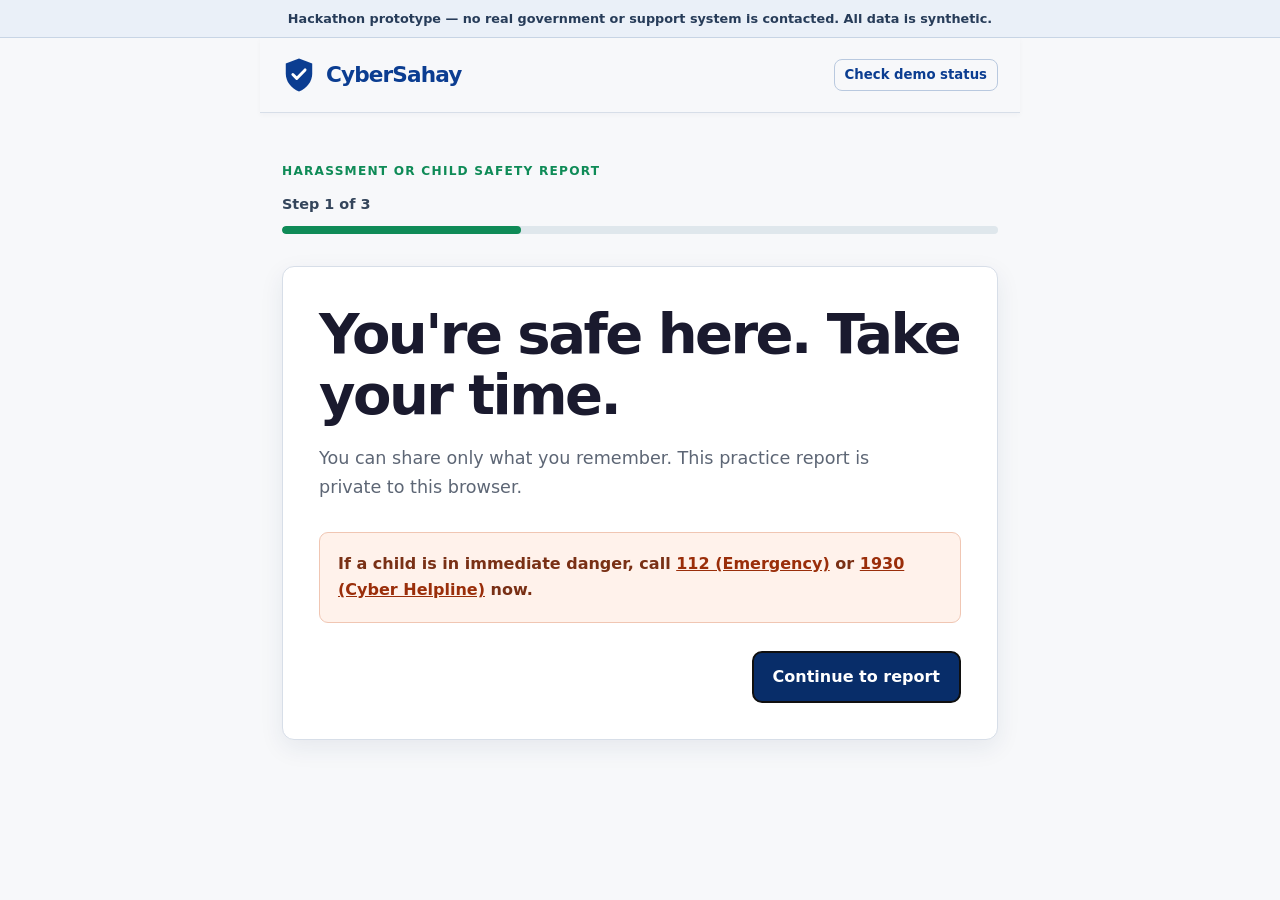
==== commit 18152b65: "Revert "Full visual redesign: design system, responsive layout, and urgency flow"" ====
--- a/report/harassment/index.html
+++ b/report/harassment/index.html
@@ -1,3 +1 @@
-<!doctype html>
-<html lang="en"><head><meta charset="utf-8"><meta name="viewport" content="width=device-width, initial-scale=1"><title>CyberSahay | Harassment reporting</title><link rel="stylesheet" href="../../style.css"></head>
-<body><div class="page-shell"><div class="topbar"><span class="prototype-badge">Prototype · mock data only</span></div><header class="site-header"><a class="brand" href="../../index.html" aria-label="CyberSahay home"><svg class="brand-mark" viewBox="0 0 36 40" aria-hidden="true"><path d="M18 2.5 32 7.8v10.6c0 8.4-5.7 15.9-14 19.1-8.3-3.2-14-10.7-14-19.1V7.8L18 2.5Z" fill="currentColor"/><path d="m11.5 19.5 4.1 4.1 8.8-9" fill="none" stroke="#fff" stroke-linecap="round" stroke-linejoin="round" stroke-width="3.1"/></svg><span>CyberSahay</span></a><a class="header-link" href="../../status.html">Check status</a></header><main class="content-narrow"><article class="card coming-soon"><div class="coming-soon-icon"><svg viewBox="0 0 24 24" fill="none" stroke="currentColor" stroke-width="1.8" aria-hidden="true"><path d="M12 3 20 6v5c0 5-3.4 8.3-8 10-4.6-1.7-8-5-8-10V6l8-3Z"/><path d="M12 8v4M12 16h.01"/></svg></div><p class="eyebrow">Support is being prepared</p><h1>A safer reporting path is coming soon.</h1><p class="lead">We’re building this flow with extra care for people experiencing online threats, harassment, or child-safety concerns. If you are in immediate danger, call 112.</p><div class="button-row"><a class="button" href="../../status.html">View demo status</a><a class="button back" href="../../index.html">Back to home</a></div></article></main></div></body></html>+<!doctype html><html lang="en"><head><meta charset="utf-8"><meta name="viewport" content="width=device-width, initial-scale=1"><title>CyberSahay | Report harassment</title><link rel="stylesheet" href="../../style.css"></head><body><div class="prototype-banner">Hackathon prototype — no real government or support system is contacted. All data is synthetic.</div><header class="site-header"><a class="brand" href="../../index.html" aria-label="CyberSahay home"><svg class="brand-mark" viewBox="0 0 36 40" aria-hidden="true" focusable="false"><path d="M18 2.5 32 7.8v10.6c0 8.4-5.7 15.9-14 19.1-8.3-3.2-14-10.7-14-19.1V7.8L18 2.5Z" fill="currentColor"/><path d="m11.5 19.5 4.1 4.1 8.8-9" fill="none" stroke="#fff" stroke-linecap="round" stroke-linejoin="round" stroke-width="3.1"/></svg><span class="brand-name">CyberSahay</span></a><a class="header-link" href="../../status.html">Check demo status</a></header><main data-report-flow="harassment"><p class="eyebrow">Harassment or child safety report</p><div class="progress-label" id="step-count">Step 1 of 3</div><div class="bar" aria-hidden="true"><span id="progress-fill"></span></div><section class="flow-phase card" data-phase><h1>You're safe here. Take your time.</h1><p class="lead">You can share only what you remember. This practice report is private to this browser.</p><aside class="safety-card"><strong>If a child is in immediate danger, call <a href="tel:112">112 (Emergency)</a> or <a href="tel:1930">1930 (Cyber Helpline)</a> now.</strong></aside><div class="form-actions"><span></span><button class="button" type="button" data-next>Continue to report</button></div></section><form id="report-form" class="flow-phase card" data-phase hidden novalidate><section class="form-step"><label for="harassmentKind">What kind of harassment is this?</label><p class="hint">Choose the option that feels closest.</p><select id="harassmentKind" name="harassmentKind" required><option value="">Choose an option</option><option>Online threats</option><option>Harassment/stalking</option><option>Child safety concern</option><option>Other</option></select><div class="form-actions"><button class="button back" type="button" data-back>Back</button><button class="button" type="button" data-next>Next</button></div></section><section class="form-step" hidden><label for="location">Where did this happen?</label><p class="hint">For example, the platform, app, game, or website name.</p><input id="location" name="location" placeholder="Platform or app name" required><div class="form-actions"><button class="button back" type="button" data-back>Back</button><button class="button" type="button" data-next>Next</button></div></section><section class="form-step" hidden><label for="details">Tell us what happened</label><p class="hint">Use your own words. Include what was said or done, if you can.</p><textarea id="details" name="details" required></textarea><div class="form-actions"><button class="button back" type="button" data-back>Back</button><button class="button" type="button" data-next>Continue</button></div></section></form><section class="flow-phase card" data-phase hidden><h1>Verify this report</h1><p class="hint">For this prototype, enter the mock one-time code: <strong>123456</strong>.</p><label for="otp">One-time code</label><input id="otp" inputmode="numeric" autocomplete="one-time-code" maxlength="6" placeholder="123456" required><p class="error" id="otp-error" hidden>Please enter the mock code 123456.</p><div class="form-actions"><button class="button back" type="button" data-back>Back</button><button class="button" type="button" data-submit>Submit mock report</button></div></section></main><script src="../../complaints-store.js"></script><script src="../../script.js"></script></body></html>
--- a/style.css
+++ b/style.css
@@ -1,76 +1,138 @@
-@import url('https://fonts.googleapis.com/css2?family=Inter:wght@400;500;600;700;800&display=swap');
-
 :root {
-  --primary: #0b5fff;
-  --primary-dark: #084bc9;
-  --primary-soft: #eaf1ff;
-  --accent: #dc2626;
-  --accent-dark: #b91c1c;
-  --accent-soft: #fff1f1;
-  --success: #16835d;
-  --success-soft: #eaf8f1;
+  --navy: #0b3d91;
+  --navy-dark: #082d69;
+  --teal: #0f8b57;
+  --teal-dark: #0b7046;
+  --ink: #1a1a2e;
+  --muted: #5d6675;
   --canvas: #f7f8fa;
-  --surface: #ffffff;
-  --ink: #182230;
-  --muted: #627083;
-  --line: #dbe2ea;
-  --line-strong: #b9c5d3;
-  --space-1: 8px; --space-2: 16px; --space-3: 24px; --space-4: 32px; --space-5: 48px;
-  --radius-sm: 12px; --radius: 18px; --radius-lg: 24px;
-  --shadow-sm: 0 2px 8px rgba(24, 34, 48, .06);
-  --shadow: 0 12px 30px rgba(24, 34, 48, .09);
-  --transition: 200ms ease;
+  --card: #ffffff;
+  --line: #d7dee8;
+  --notice-bg: #edf3fc;
+  --warning: #bf3c13;
+  --warning-bg: #fff2eb;
+  --success: #0f8b57;
+  --shadow: 0 8px 24px rgba(20, 45, 84, .08);
 }
 
 * { box-sizing: border-box; }
-html { background: var(--canvas); }
-body { margin: 0; color: var(--ink); background: var(--canvas); font: 400 16px/1.6 Inter, Arial, sans-serif; }
-a { color: inherit; } button, input, textarea, select { font: inherit; }
-button, a { -webkit-tap-highlight-color: transparent; }
+body {
+  margin: 0;
+  color: var(--ink);
+  background: var(--canvas);
+  font: 16px/1.65 system-ui, -apple-system, "Segoe UI", Roboto, sans-serif;
+}
+a { color: inherit; }
+button, input, textarea, select { font: inherit; }
 
-.page-shell { min-height: 100vh; }
-.topbar { max-width: 1120px; margin: 0 auto; padding: var(--space-2) var(--space-2) 0; }
-.prototype-badge { display: inline-flex; align-items: center; gap: 6px; padding: 5px 10px; border: 1px solid var(--line); border-radius: 999px; background: #f0f3f7; color: var(--muted); font-size: .72rem; font-weight: 600; line-height: 1.3; }
-.prototype-badge::before { width: 6px; height: 6px; border-radius: 50%; background: var(--primary); content: ""; }
-.site-header { display: flex; align-items: center; justify-content: space-between; max-width: 1120px; margin: 0 auto; padding: var(--space-2); }
-.brand { display: inline-flex; align-items: center; gap: 9px; color: var(--ink); font-size: 1.18rem; font-weight: 800; letter-spacing: -.04em; text-decoration: none; }
-.brand-mark { width: 32px; height: 36px; color: var(--primary); }
-.header-link { padding: 8px 11px; border-radius: 9px; color: var(--primary); font-size: .78rem; font-weight: 700; text-decoration: none; transition: background var(--transition), color var(--transition); }
-.header-link:hover, .header-link:focus-visible { background: var(--primary-soft); color: var(--primary-dark); }
+.prototype-banner {
+  display: flex;
+  justify-content: center;
+  align-items: center;
+  min-height: 38px;
+  padding: 9px 18px;
+  background: #eaf0f8;
+  border-bottom: 1px solid #c8d5e5;
+  color: #273c59;
+  text-align: center;
+  font-size: .8rem;
+  font-weight: 650;
+  line-height: 1.4;
+}
+.site-header {
+  display: flex;
+  justify-content: space-between;
+  align-items: center;
+  max-width: 760px;
+  margin: auto;
+  padding: 18px 22px;
+  border-bottom: 1px solid var(--line);
+  box-shadow: 0 2px 5px rgba(16, 35, 59, .03);
+}
+.brand {
+  display: inline-flex;
+  align-items: center;
+  gap: 10px;
+  color: var(--navy);
+  font-size: 1.35rem;
+  font-weight: 800;
+  letter-spacing: -.04em;
+  text-decoration: none;
+}
+.brand-mark { width: 34px; height: 38px; flex: 0 0 auto; }
+.brand-name { white-space: nowrap; }
+.header-link {
+  color: var(--navy);
+  border: 1px solid #b9c9df;
+  border-radius: 8px;
+  padding: 7px 10px;
+  font-size: .83rem;
+  font-weight: 750;
+  line-height: 1.25;
+  text-decoration: none;
+}
+.header-link:hover, .header-link:focus-visible { background: var(--notice-bg); border-color: var(--navy); }
 
-main { width: min(100%, 1120px); margin: 0 auto; padding: var(--space-4) var(--space-2) var(--space-5); }
-.content-narrow { max-width: 760px; }
-.eyebrow { margin: 0 0 var(--space-1); color: var(--primary); font-size: .78rem; font-weight: 800; letter-spacing: .11em; text-transform: uppercase; }
-h1, h2, h3 { color: var(--ink); line-height: 1.15; letter-spacing: -.045em; }
-h1 { max-width: 760px; margin: 0 0 var(--space-2); font-size: clamp(2.35rem, 9vw, 4.4rem); font-weight: 800; }
-h2 { margin: 0 0 var(--space-2); font-size: clamp(1.35rem, 4vw, 1.7rem); font-weight: 750; }
-.lead { max-width: 680px; margin: 0 0 var(--space-4); color: var(--muted); font-size: clamp(1rem, 2vw, 1.12rem); line-height: 1.7; }
-.hero { padding: var(--space-3) 0 var(--space-2); }
-.card { padding: var(--space-3); border: 1px solid var(--line); border-radius: var(--radius); background: var(--surface); box-shadow: var(--shadow-sm); }
+main { max-width: 760px; margin: 0 auto; padding: 38px 22px 68px; }
+.eyebrow { color: var(--teal); text-transform: uppercase; font-size: .76rem; font-weight: 800; letter-spacing: .1em; margin: 0 0 12px; }
+h1 { font-size: clamp(2.15rem, 7vw, 3.5rem); line-height: 1.1; letter-spacing: -.045em; margin: 0 0 18px; font-weight: 800; }
+h2 { line-height: 1.2; letter-spacing: -.025em; font-weight: 800; }
+.lead { font-size: 1.1rem; color: var(--muted); max-width: 590px; margin: 0 0 30px; }
+.choice-list { display: grid; gap: 16px; }
+.choice {
+  width: 100%;
+  padding: 24px;
+  background: var(--card);
+  border: 1px solid var(--line);
+  border-radius: 10px;
+  color: var(--ink);
+  box-shadow: var(--shadow);
+  cursor: pointer;
+  font-size: 1.08rem;
+  font-weight: 750;
+  text-align: left;
+  text-decoration: none;
+  transition: border-color .18s ease, box-shadow .18s ease, transform .18s ease;
+}
+.choice:hover, .choice:focus-visible { border-color: var(--navy); box-shadow: 0 10px 28px rgba(20, 45, 84, .13); transform: translateY(-2px); }
+.choice small { display: block; color: var(--muted); font-size: .9rem; font-weight: 500; margin-top: 5px; }
+.notice { margin-top: 20px; padding: 15px 17px; border: 1px solid #cbd8ea; border-radius: 8px; background: var(--notice-bg); color: #294564; font-size: .92rem; }
+.hidden { display: none; }
+.card { padding: 28px; background: var(--card); border: 1px solid var(--line); border-radius: 12px; box-shadow: var(--shadow); }
+.button { display: inline-flex; align-items: center; justify-content: center; min-height: 50px; padding: 12px 20px; border: 1px solid var(--navy); border-radius: 9px; background: var(--navy); color: #fff; cursor: pointer; font-weight: 800; text-decoration: none; transition: background .18s ease, border-color .18s ease; }
+.button:hover, .button:focus-visible { background: var(--navy-dark); border-color: var(--navy-dark); }
+.button.secondary { background: #e9f2ed; border-color: #c6dfd1; color: var(--teal-dark); }
+.button.secondary:hover, .button.secondary:focus-visible { background: #dcefe4; border-color: var(--teal); }
+.button.full { width: 100%; }
+.button-row { display: flex; flex-wrap: wrap; gap: 12px; margin-top: 28px; }
 
-.choice-list { display: grid; gap: var(--space-2); }
-.choice { display: grid; grid-template-columns: 48px 1fr 20px; gap: var(--space-2); align-items: center; padding: var(--space-2); border: 1px solid var(--line); border-radius: var(--radius); background: var(--surface); box-shadow: var(--shadow-sm); color: var(--ink); text-decoration: none; transition: transform var(--transition), box-shadow var(--transition), border-color var(--transition); }
-.choice:hover, .choice:focus-visible { border-color: var(--primary); box-shadow: var(--shadow); transform: translateY(-3px); }
-.choice-icon { display: grid; width: 48px; height: 48px; place-items: center; border-radius: 14px; background: var(--primary-soft); color: var(--primary); }
-.choice-icon svg, .button svg, .urgency-icon svg { width: 24px; height: 24px; }
-.choice-title { display: block; font-size: 1rem; font-weight: 750; line-height: 1.35; }
-.choice small { display: block; margin-top: 3px; color: var(--muted); font-size: .82rem; font-weight: 400; line-height: 1.5; }
-.choice-arrow { color: var(--primary); font-size: 1.4rem; font-weight: 500; }
-.notice { margin-top: var(--space-3); padding: var(--space-2); border: 1px solid #cbdcf8; border-radius: var(--radius-sm); background: var(--primary-soft); color: #244b90; font-size: .9rem; }
-.hidden { display: none; }
+.urgency { background: linear-gradient(155deg, #fff6f0, var(--canvas) 62%); }
+.urgency .card { border-color: #f0c6b3; }
+.urgent-tag { display: inline-flex; padding: 5px 10px; border-radius: 8px; background: var(--warning-bg); color: var(--warning); font-size: .8rem; font-weight: 800; }
+.call-button { margin-top: 12px; background: var(--warning); border-color: var(--warning); font-size: 1.13rem; }
+.call-button:hover, .call-button:focus-visible { background: #97300e; border-color: #97300e; }
+.golden-hour { color: var(--warning); font-weight: 800; }
 
-.button { display: inline-flex; align-items: center; justify-content: center; gap: 9px; min-height: 50px; padding: 12px 18px; border: 1px solid var(--primary); border-radius: 12px; background: var(--primary); box-shadow: 0 3px 7px rgba(11, 95, 255, .18); color: #fff; cursor: pointer; font-size: .94rem; font-weight: 750; line-height: 1.2; text-decoration: none; transition: transform var(--transition), background var(--transition), box-shadow var(--transition), border-color var(--transition); }
-.button:hover, .button:focus-visible { border-color: var(--primary-dark); background: var(--primary-dark); box-shadow: 0 7px 16px rgba(11, 95, 255, .25); transform: translateY(-2px); }
-.button.full { width: 100%; }.button-row { display: flex; flex-wrap: wrap; gap: var(--space-2); margin-top: var(--space-3); }.back { border-color: var(--line-strong); background: var(--surface); box-shadow: none; color: var(--primary); }.back:hover, .back:focus-visible { border-color: var(--primary); background: var(--primary-soft); color: var(--primary-dark); }
+.progress-label { margin-bottom: 9px; color: #34455b; font-size: .9rem; font-weight: 800; }
+.bar { height: 8px; margin-bottom: 32px; overflow: hidden; border-radius: 8px; background: #dfe7ec; }
+.bar span { display: block; height: 100%; border-radius: inherit; background: var(--teal); transition: width .2s; }
+label { display: block; margin-bottom: 10px; font-size: 1.3rem; font-weight: 800; line-height: 1.3; }
+.hint { margin: 0 0 18px; color: var(--muted); font-size: .93rem; }
+input, textarea, select { width: 100%; padding: 14px 15px; border: 1px solid #aebdce; border-radius: 8px; background: #fff; color: var(--ink); }
+input:focus, textarea:focus, select:focus { outline: 3px solid #cbdcf5; border-color: var(--navy); }
+textarea { min-height: 150px; resize: vertical; }
+.form-actions { display: flex; justify-content: space-between; gap: 12px; margin-top: 28px; }
+.form-actions .button { min-width: 112px; }
+.back { border-color: #b9c9df; background: transparent; color: var(--navy); }
+.back:hover, .back:focus-visible { border-color: var(--navy); background: var(--notice-bg); color: var(--navy-dark); }
+.summary { margin: 24px 0; padding: 0; list-style: none; }
+.summary li { padding: 13px 0; border-bottom: 1px solid var(--line); }
+.summary strong { display: block; color: var(--muted); font-size: .82rem; letter-spacing: .06em; text-transform: uppercase; }
+.id-box { padding: 19px; border: 1px solid #bedcc9; border-radius: 10px; background: #e9f6ee; color: #075b43; font-size: 1.15rem; font-weight: 800; }
+.timeline { padding-left: 22px; }.timeline li { margin: 14px 0; padding-left: 7px; }
+.status-intro { margin-bottom: 26px; }.complaints { display: grid; gap: 22px; }.complaint h2 { margin: 0; font-size: 1.28rem; }.complaint-meta { margin: 4px 0 20px; color: var(--muted); font-size: .9rem; }
+.tracker { display: grid; gap: 0; }.stage { position: relative; display: grid; grid-template-columns: 30px 1fr; column-gap: 12px; padding-bottom: 23px; }.stage:last-child { padding-bottom: 0; }.stage::before { position: absolute; top: 27px; left: 13px; width: 3px; height: calc(100% - 20px); background: #dbe3ec; content: ""; }.stage:last-child::before { display: none; }.dot { display: grid; width: 27px; height: 27px; place-items: center; z-index: 1; border: 3px solid #b8c4d1; border-radius: 50%; background: #fff; color: transparent; font-size: .8rem; }.stage.done .dot { border-color: var(--success); background: var(--success); color: #fff; }.stage.current .dot { border-color: var(--navy); background: #fff; box-shadow: 0 0 0 4px #dbe8fa; }.stage.current::before, .stage.done::before { background: var(--success); }.stage-title { font-weight: 800; }.stage p { margin: 2px 0 0; color: var(--muted); font-size: .91rem; }
+.safety-card { padding: 18px; border: 1px solid #f0c6b3; border-radius: 9px; background: var(--warning-bg); color: #793015; }.safety-card a { color: #9a2e0a; }.error { margin: 10px 0 0; color: #a92b0b; font-weight: 700; }
 
-.progress-label { margin: 0 0 7px; color: var(--muted); font-size: .82rem; font-weight: 700; }.bar { height: 8px; margin-bottom: var(--space-3); overflow: hidden; border-radius: 99px; background: #e4eaf0; }.bar span { display: block; height: 100%; border-radius: inherit; background: var(--primary); transition: width var(--transition); }
-label { display: block; margin-bottom: var(--space-1); font-size: 1.14rem; font-weight: 750; line-height: 1.4; }.hint { margin: 0 0 var(--space-2); color: var(--muted); font-size: .88rem; } input, textarea, select { width: 100%; padding: 13px 14px; border: 1px solid var(--line-strong); border-radius: 10px; background: #fff; color: var(--ink); transition: border-color var(--transition), box-shadow var(--transition); } input:focus, textarea:focus, select:focus { outline: 0; border-color: var(--primary); box-shadow: 0 0 0 4px var(--primary-soft); } textarea { min-height: 142px; resize: vertical; }.form-actions { display: flex; justify-content: space-between; gap: var(--space-2); margin-top: var(--space-3); }.form-actions .button { min-width: 108px; }
-
-.urgency { background: linear-gradient(150deg, #fff2f2 0%, var(--canvas) 55%); }.urgency main { padding-top: var(--space-3); }.urgent-card { border-color: #fecaca; box-shadow: 0 16px 36px rgba(220, 38, 38, .12); }.urgency-icon { display: grid; width: 52px; height: 52px; place-items: center; margin-bottom: var(--space-2); border-radius: 16px; background: var(--accent); color: #fff; }.urgent-tag { display: inline-flex; margin-bottom: var(--space-2); padding: 5px 10px; border-radius: 99px; background: var(--accent-soft); color: var(--accent); font-size: .76rem; font-weight: 800; }.golden-hour { padding: 12px 14px; border-left: 4px solid var(--accent); border-radius: 0 10px 10px 0; background: var(--accent-soft); color: #8f1d1d; font-weight: 700; }.call-button { margin-top: var(--space-2); border-color: var(--accent); background: var(--accent); font-size: 1.05rem; animation: urgent-pulse 2s ease-in-out infinite; }.call-button:hover, .call-button:focus-visible { border-color: var(--accent-dark); background: var(--accent-dark); } @keyframes urgent-pulse { 50% { box-shadow: 0 0 0 7px rgba(220, 38, 38, .12), 0 8px 20px rgba(220, 38, 38, .22); } }
-
-.id-box { padding: var(--space-2); border: 1px solid #b8e4ce; border-radius: var(--radius-sm); background: var(--success-soft); color: #116445; font-size: 1rem; font-weight: 700; }.summary { margin: var(--space-3) 0; padding: 0; list-style: none; }.summary li { padding: 13px 0; border-bottom: 1px solid var(--line); }.summary strong { display: block; color: var(--muted); font-size: .75rem; letter-spacing: .08em; text-transform: uppercase; }.timeline { margin: 0; padding-left: 20px; }.timeline li { margin: 12px 0; padding-left: 6px; }
-.complaints { display: grid; gap: var(--space-3); }.complaint h2 { margin-bottom: 2px; font-size: 1.2rem; }.complaint-meta { margin: 0 0 var(--space-3); color: var(--muted); font-size: .84rem; }.tracker { display: grid; }.stage { position: relative; display: grid; grid-template-columns: 30px 1fr; gap: 12px; padding-bottom: var(--space-3); }.stage:last-child { padding-bottom: 0; }.stage::before { position: absolute; top: 28px; bottom: 0; left: 13px; width: 2px; background: var(--line); content: ""; }.stage:last-child::before { display: none; }.dot { display: grid; z-index: 1; width: 27px; height: 27px; place-items: center; border: 2px solid var(--line-strong); border-radius: 50%; background: #fff; color: transparent; font-size: .8rem; }.stage.done .dot { border-color: var(--success); background: var(--success); color: #fff; }.stage.current .dot { border-color: var(--primary); box-shadow: 0 0 0 4px var(--primary-soft); }.stage.done::before { background: var(--success); }.stage-title { font-size: .94rem; font-weight: 750; }.stage p { margin: 2px 0 0; color: var(--muted); font-size: .84rem; line-height: 1.5; }
-.safety-card { margin: var(--space-3) 0; padding: var(--space-2); border: 1px solid #f6c4c4; border-radius: var(--radius-sm); background: var(--accent-soft); color: #861d1d; }.safety-card a { color: var(--accent-dark); }.error { margin: 10px 0 0; color: var(--accent); font-weight: 700; }.coming-soon { text-align: center; padding: var(--space-4) var(--space-3); }.coming-soon-icon { display: grid; width: 64px; height: 64px; place-items: center; margin: 0 auto var(--space-2); border-radius: 20px; background: var(--primary-soft); color: var(--primary); }.coming-soon-icon svg { width: 30px; height: 30px; }
-
-@media (min-width: 700px) { .topbar { padding-right: var(--space-3); padding-left: var(--space-3); }.site-header { padding: var(--space-2) var(--space-3); }.header-link { font-size: .86rem; } main { padding: var(--space-5) var(--space-3); }.hero { padding-top: var(--space-4); }.choice-list { grid-template-columns: repeat(3, 1fr); }.choice { grid-template-columns: 1fr; align-content: start; min-height: 218px; padding: var(--space-3); }.choice-arrow { align-self: end; }.card { padding: var(--space-4); }.content-narrow { margin-left: 0; }.complaints { grid-template-columns: repeat(2, 1fr); }.complaint:last-child:nth-child(odd) { grid-column: span 2; } }
-@media (prefers-reduced-motion: reduce) { *, *::before, *::after { scroll-behavior: auto !important; transition-duration: 1ms !important; animation-duration: 1ms !important; } }
+@media (min-width: 620px) { main { padding-top: 48px; }.card { padding: 36px; }.choice { padding: 25px 28px; } }
+@media (max-width: 430px) { .site-header { padding: 16px; }.site-header::after { top: 73px; }.brand { gap: 8px; font-size: 1.2rem; }.brand-mark { width: 30px; height: 34px; }.header-link { padding: 6px 8px; font-size: .75rem; } main { padding-right: 16px; padding-left: 16px; } }
